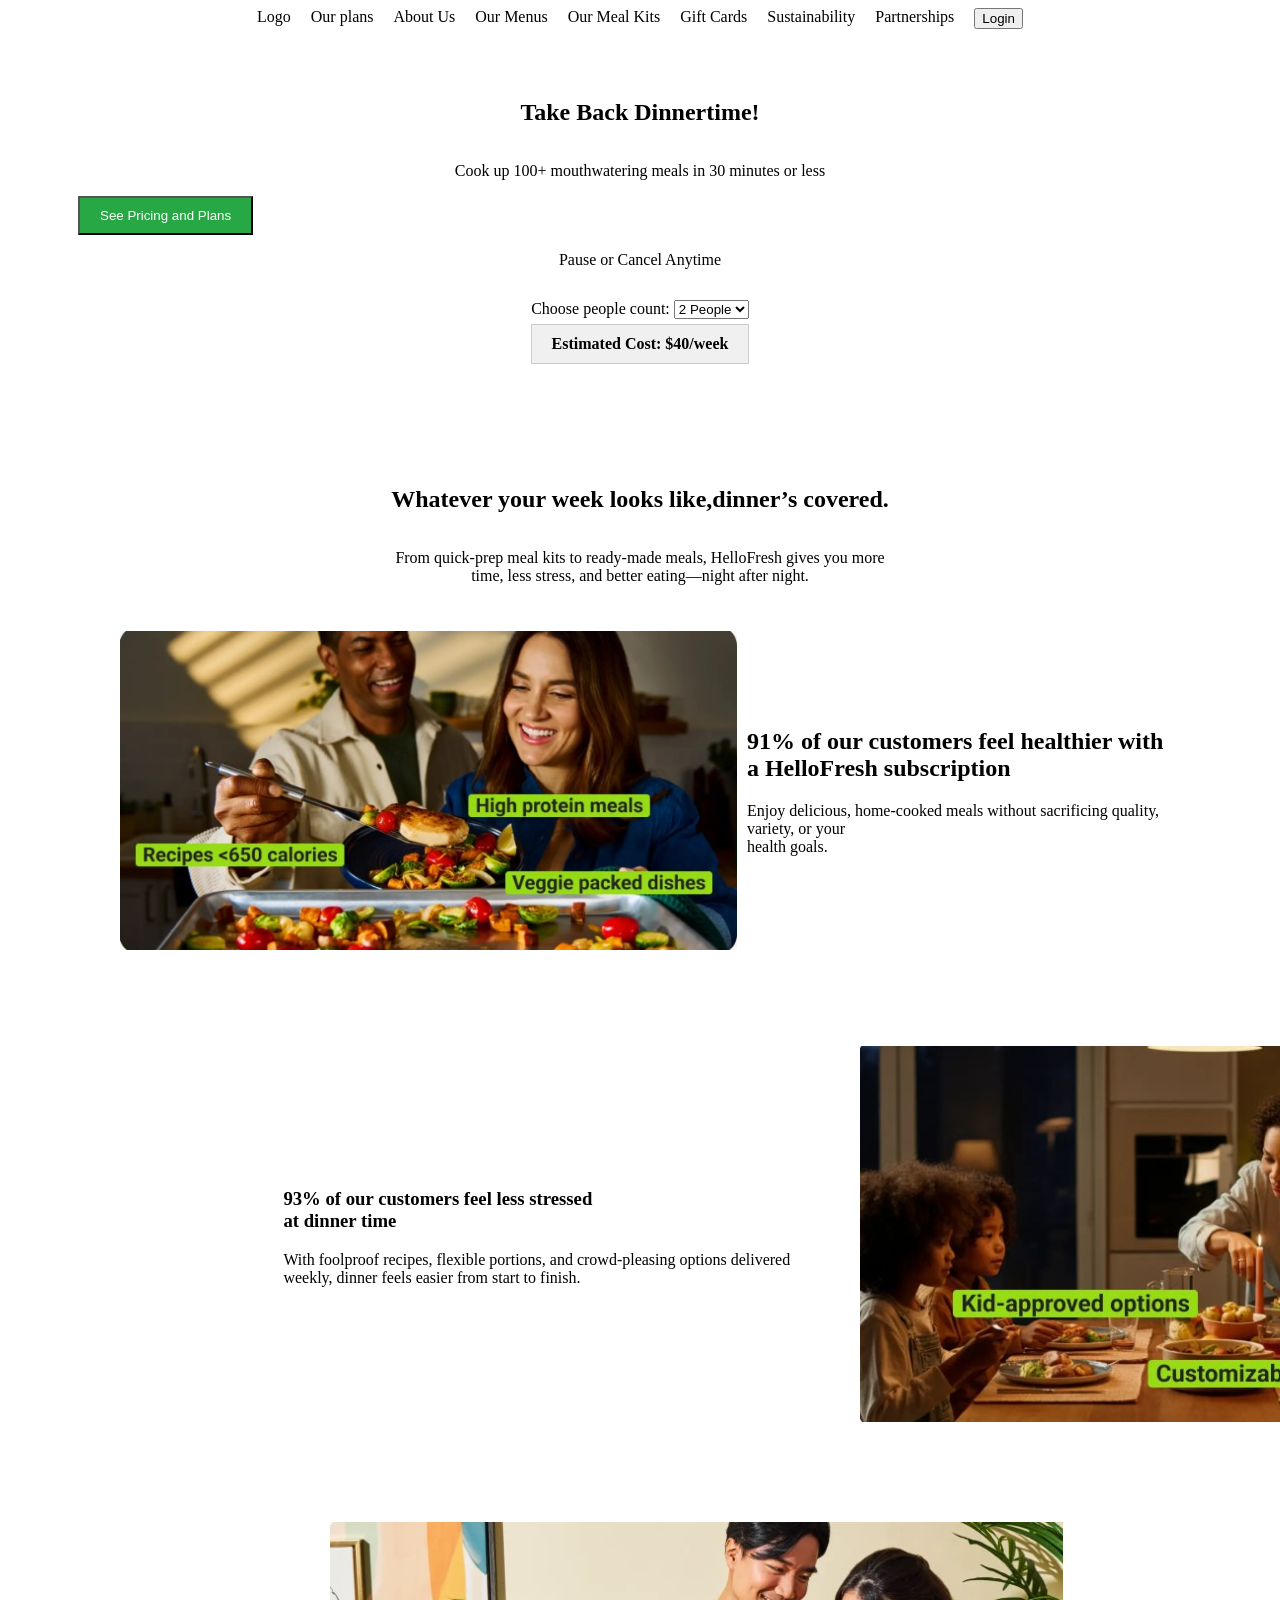
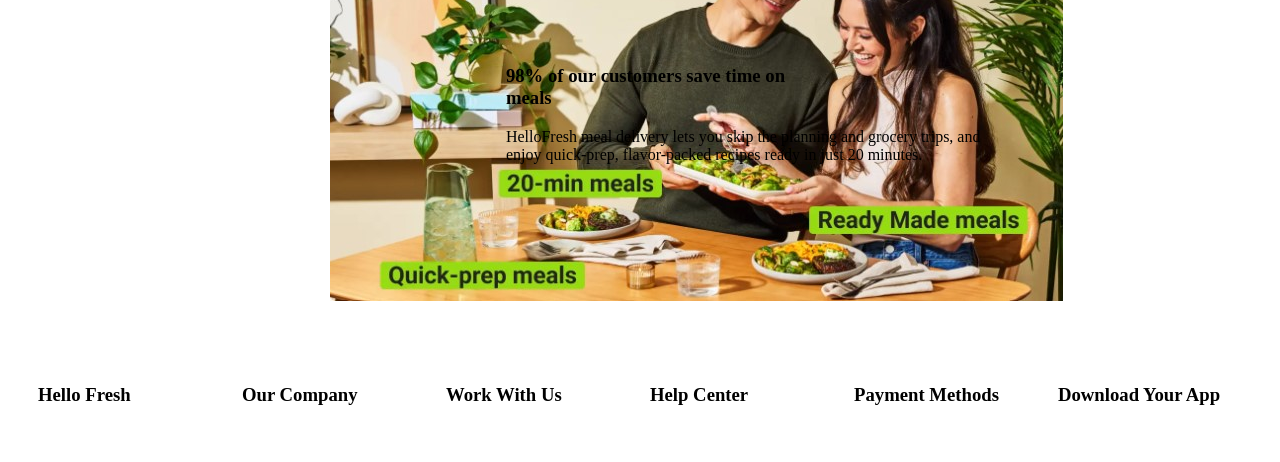
==== midterm/index.html @ aeb069b8 "midterm: baseline copy" ====
<!DOCTYPE html>
<html lang="en">
<head>
    <meta charset="UTF-8">
    <meta name="viewport" content="width=device-width, initial-scale=1.0">
    <title>Document</title>

<style>
    #head{
    display: flex;
    justify-content: center;
    gap: 20px;
    spacing: 20px;
    
    }

    .banner {
    display: flex;
    flex-direction: column; 
    align-items: center;
    text-align: center;
    padding: 50px;
    }

    #button-pricing {
    background-color: #28a745;
    align-self:start;
    color: white;
    padding: 10px 20px;
    margin-left: 20px;
    }

    .middle-text{
        display: flex;
        max-width: 500px;
        flex-direction: column;
        margin: 0 auto;
        text-align: center;
    }

    .picture-text-1{
        display:flex;
        justify-content: center;
        align-items: center;
        max-width: 1100px;
        margin: 0 auto;
        gap:20px;

    }

    #picture-1 img {
        padding: 30px;
        width:100%;
        height: auto;
        border-radius:30px;
        display:block;
    }

     #text-1{
        padding: 20px;
        width: 50%;
        
    }

    .picture-text-2{
        display:flex;
        justify-content: center;
        align-items: center;
        gap:20px;
    }

    .picture-text-2 #picture-2 {
        padding: 30px;
        width:10%;
        height: auto;
        order:2;
        border-radius:30px;
    }

    .picture-text-2 #text-2{
        padding: 20px;
        order:1;
    }



    .picture-text-3{
        display : flex;
        justify-content: center;
        align-items: center;
        gap:20px;
    }

    .picture-text-3 #picture-3{
        padding: 30px;
        width:10%;
        height: auto;
        border-radius: 30px;
    }

    .footer{
        display: grid;
        grid-template-columns: repeat(6,1fr);
        gap: 20px;
        padding:30px;
    }



    





</style>


</head>

<body>
    <header id = "head">
        <nav>Logo</nav>
        <nav>Our plans</nav>
        <nav>About Us</nav>
        <nav>Our Menus</nav>
        <nav>Our Meal Kits</nav>
        <nav>Gift Cards</nav>
        <nav>Sustainability</nav>
        <nav>Partnerships</nav>
        <nav><button>Login</button></nav>
        
    </header>


    <main>
        <section class = "banner">
            <h1>Take Back Dinnertime!</h1>
            <p>Cook up 100+ mouthwatering meals in 30 minutes or less</p>
            <button id="button-pricing">See Pricing and Plans</button>
            <p>Pause or Cancel Anytime</p>

        <div style="margin-top: 15px;">
               <label for="people-select">Choose people count: </label>
            <select id="people-select">
              <option value="2">2 People</option>
              <option value="4">4 People</option>
            </select>
            <p id="calculated-price" style="font-weight: bold; margin-top: 5px; padding:10px; background-color: #f0f0f0; border: 1px solid #ccc;">Estimated Cost: $40/week</p>
        </div>




        </section>
        <br>
        <br>

        <section class=" middle-text">
            <h2>Whatever your week looks like,dinner’s covered.</h2>
            <p>From quick-prep meal kits to ready-made meals, HelloFresh gives you more time, less stress, and better eating—night after night.</p>
        </section>

        <section class ="picture-text-1">

            <div id = "picture-1">
                <img src = "image_1.jpg" alt = "image_1">
            </div>

            <div id="text-1">
                <h2>91% of our customers feel healthier with <br> a HelloFresh subscription</h2>
                <p>Enjoy delicious, home-cooked meals without sacrificing quality, variety, or your <br> health goals.</p>
            </div>

        </section>

        <br>
        <br>

        <section class = "picture-text-2">
            <div id = "picture-2">
                <img src = "image_2.jpg" alt ="image_2">
            </div>

           <div id = "text-2">
            <h3>93% of our customers feel less stressed <br> at dinner time</h3>
            <p>With foolproof recipes, flexible portions, and crowd-pleasing options delivered <br>weekly, dinner feels easier from start to finish.</p>
            
           </div> 
        </section>


        <br>
        <br>


        <section class ="picture-text-3">

            <div id = "picture-3">
              <img src = "image_3.jpg" alt = "image_3">

            </div>

            <div id = "text-3">
            <h3>98% of our customers save time on <br> meals</h3>
            <p>HelloFresh meal delivery lets you skip the planning and grocery trips, and <br> enjoy quick-prep, flavor-packed recipes ready in just 20 minutes. </p>
            </div>



        </section>
    </main>



<footer>
    <section class="footer">
        
            <h3>Hello Fresh</h3>
            <h3>Our Company</h3>
            <h3>Work With Us</h3>
            <h3>Help Center</h3>
            <h3>Payment Methods</h3>
            <h3>Download Your App</h3>
        
    </section>

</footer>




<script src="scrip.js"></script>
</body>
</html>
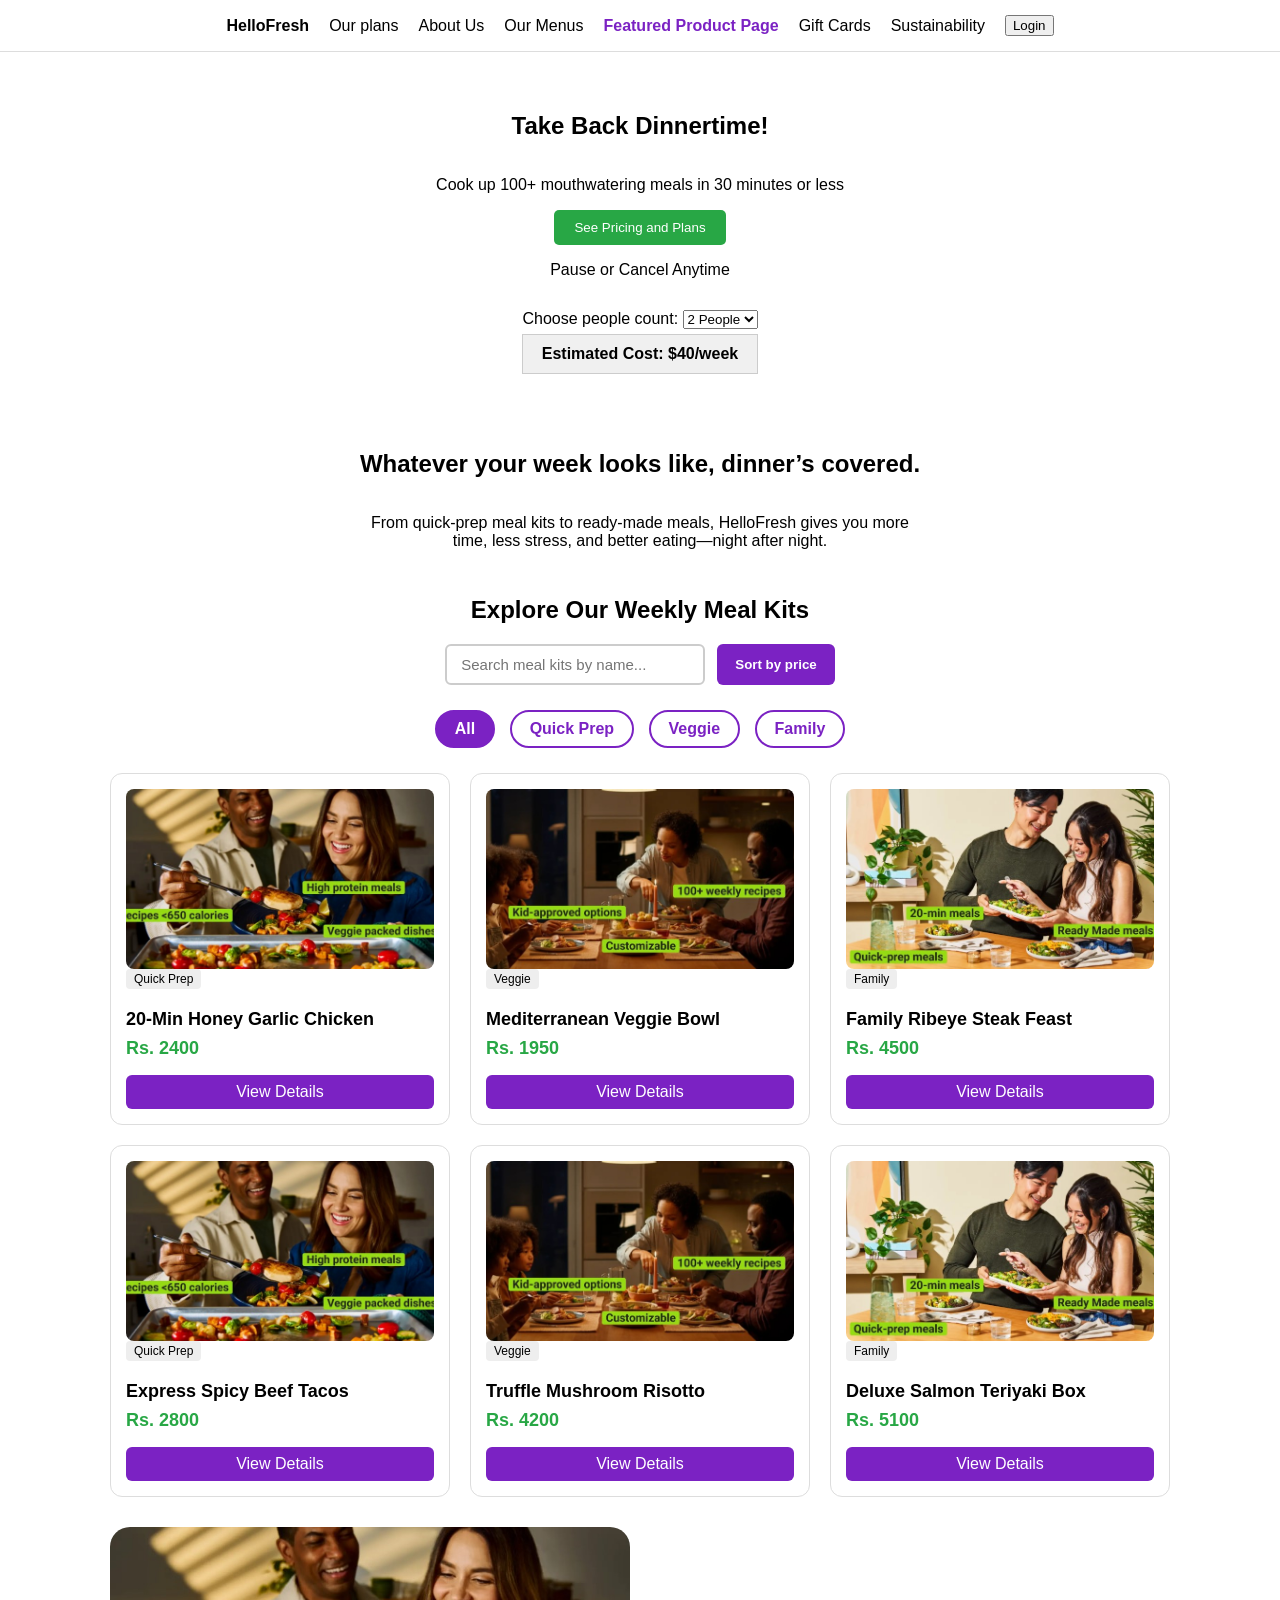
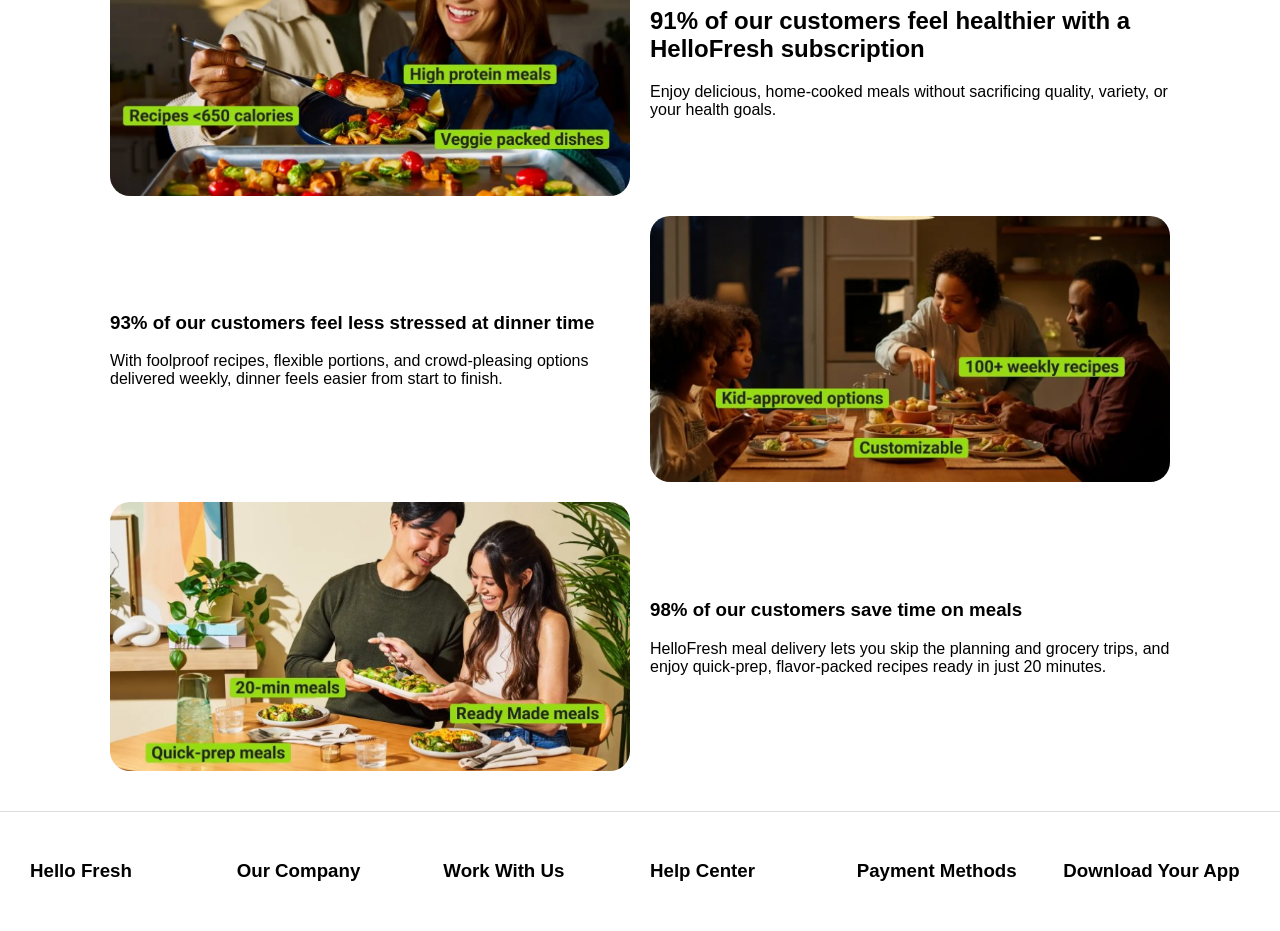
==== commit a82c09f6: "midterm: task 1 css category filter" ====
--- a/midterm/index.html
+++ b/midterm/index.html
@@ -3,233 +3,451 @@
 <head>
     <meta charset="UTF-8">
     <meta name="viewport" content="width=device-width, initial-scale=1.0">
-    <title>Document</title>
+    <title>HelloFresh - Meal Kits & Listing</title>
 
 <style>
-    #head{
-    display: flex;
-    justify-content: center;
-    gap: 20px;
-    spacing: 20px;
-    
+    :root {
+        /* Personal Numbers for FA24-BCS-139: N = 39, BP = 639px, H = 273, K = 3 */
+        --accent: hsl(273, 70%, 45%);
+    }
+
+    * {
+        box-sizing: border-box;
+    }
+
+    body {
+        font-family: Arial, sans-serif;
+        margin: 0;
+        padding: 0;
+    }
+
+    /* --- YOUR EXISTING STYLES --- */
+    #head {
+        display: flex;
+        flex-wrap: wrap;
+        justify-content: center;
+        align-items: center;
+        gap: 20px;
+        padding: 15px;
+        border-bottom: 1px solid #ddd;
+    }
+
+    #head a {
+        text-decoration: none;
+        color: var(--accent);
+        font-weight: bold;
     }
 
     .banner {
-    display: flex;
-    flex-direction: column; 
-    align-items: center;
-    text-align: center;
-    padding: 50px;
+        display: flex;
+        flex-direction: column; 
+        align-items: center;
+        text-align: center;
+        padding: 40px 20px;
     }
 
     #button-pricing {
-    background-color: #28a745;
-    align-self:start;
-    color: white;
-    padding: 10px 20px;
-    margin-left: 20px;
-    }
-
-    .middle-text{
-        display: flex;
-        max-width: 500px;
+        background-color: #28a745;
+        color: white;
+        padding: 10px 20px;
+        border: none;
+        border-radius: 5px;
+        cursor: pointer;
+    }
+
+    .middle-text {
+        display: flex;
+        max-width: 600px;
         flex-direction: column;
         margin: 0 auto;
         text-align: center;
-    }
-
-    .picture-text-1{
-        display:flex;
+        padding: 0 15px;
+    }
+
+    /* --- TASK 1 & TASK 3: PRODUCT LISTING, FILTER, SEARCH & SORT --- */
+    .shop-section {
+        max-width: 1100px;
+        margin: 30px auto;
+        padding: 0 20px;
+        text-align: center;
+    }
+
+    /* Search and Sort Bar (Task 3) */
+    .controls-bar {
+        display: flex;
+        flex-wrap: wrap;
+        justify-content: center;
+        gap: 12px;
+        margin-bottom: 20px;
+    }
+
+    #search-input {
+        padding: 10px 14px;
+        width: 260px;
+        border: 2px solid #ccc;
+        border-radius: 6px;
+        font-size: 15px;
+    }
+
+    #sort-price-btn {
+        padding: 10px 18px;
+        background-color: var(--accent);
+        color: white;
+        border: none;
+        border-radius: 6px;
+        font-weight: bold;
+        cursor: pointer;
+    }
+
+    /* Task 1: Hide actual radio circles visually so labels act as filter buttons */
+    .filter-radio {
+        display: none;
+    }
+
+    .filter-label {
+        display: inline-block;
+        padding: 8px 18px;
+        margin: 5px;
+        border: 2px solid var(--accent);
+        border-radius: 20px;
+        cursor: pointer;
+        font-weight: bold;
+        color: var(--accent);
+        background-color: white;
+    }
+
+    /* Task 1: Selected filter looks selected using Accent Color H = hsl(273, 70%, 45%) */
+    #cat-all:checked ~ .filter-bar label[for="cat-all"],
+    #cat-quick:checked ~ .filter-bar label[for="cat-quick"],
+    #cat-veggie:checked ~ .filter-bar label[for="cat-veggie"],
+    #cat-family:checked ~ .filter-bar label[for="cat-family"] {
+        background-color: var(--accent);
+        color: white;
+    }
+
+    /* Product Grid: Mobile first (1 column below BP = 639px) */
+    .product-grid {
+        display: grid;
+        grid-template-columns: 1fr;
+        gap: 20px;
+        margin-top: 20px;
+        text-align: left;
+    }
+
+    /* From BP = 639px and wider: 3 columns */
+    @media (min-width: 639px) {
+        .product-grid {
+            grid-template-columns: repeat(3, 1fr);
+        }
+    }
+
+    /* Task 1: CSS-ONLY CATEGORY FILTER using :checked and ~ sibling selector */
+    #cat-quick:checked ~ .product-grid .product-card:not(.cat-quick) {
+        display: none;
+    }
+    #cat-veggie:checked ~ .product-grid .product-card:not(.cat-veggie) {
+        display: none;
+    }
+    #cat-family:checked ~ .product-grid .product-card:not(.cat-family) {
+        display: none;
+    }
+
+    /* Task 3 helper class: hides cards that don't match search text */
+    .product-card.search-hidden {
+        display: none !important;
+    }
+
+    /* Product Card Styling */
+    .product-card {
+        border: 1px solid #ddd;
+        border-radius: 12px;
+        padding: 15px;
+        background: #fff;
+        position: relative;
+        display: flex;
+        flex-direction: column;
+        justify-content: space-between;
+    }
+
+    .product-card img {
+        width: 100%;
+        height: 180px;
+        object-fit: cover;
+        border-radius: 8px;
+    }
+
+    .product-title {
+        margin: 12px 0 6px 0;
+        font-size: 18px;
+    }
+
+    .cat-tag {
+        display: inline-block;
+        font-size: 12px;
+        background: #eee;
+        padding: 3px 8px;
+        border-radius: 4px;
+        margin-bottom: 8px;
+    }
+
+    .product-price {
+        font-size: 18px;
+        font-weight: bold;
+        color: #28a745;
+        margin: 8px 0;
+    }
+
+    .view-btn {
+        display: inline-block;
+        text-align: center;
+        background-color: var(--accent);
+        color: white;
+        text-decoration: none;
+        padding: 8px 12px;
+        border-radius: 6px;
+        margin-top: 8px;
+    }
+
+    /* Task 3: Premium Label for products > N * 100 (3900) */
+    .premium-badge {
+        position: absolute;
+        top: 25px;
+        right: 25px;
+        background-color: var(--accent);
+        color: white;
+        padding: 5px 10px;
+        border-radius: 6px;
+        font-size: 12px;
+        font-weight: bold;
+    }
+
+    #no-products-msg {
+        display: none;
+        font-size: 18px;
+        font-weight: bold;
+        color: #d90429;
+        padding: 30px;
+    }
+
+    /* --- YOUR EXISTING FEATURE ROWS (Responsive at BP = 639px) --- */
+    .picture-text-1, .picture-text-2, .picture-text-3 {
+        display: flex;
+        flex-direction: column;
         justify-content: center;
         align-items: center;
         max-width: 1100px;
-        margin: 0 auto;
-        gap:20px;
-
-    }
-
-    #picture-1 img {
+        margin: 20px auto;
+        gap: 20px;
+        padding: 0 20px;
+    }
+
+    #picture-1, #picture-2, #picture-3, #text-1, #text-2, #text-3 {
+        width: 100%;
+    }
+
+    #picture-1 img, #picture-2 img, #picture-3 img {
+        width: 100%;
+        height: auto;
+        border-radius: 20px;
+        display: block;
+    }
+
+    .footer {
+        display: grid;
+        grid-template-columns: repeat(2, 1fr);
+        gap: 20px;
         padding: 30px;
-        width:100%;
-        height: auto;
-        border-radius:30px;
-        display:block;
-    }
-
-     #text-1{
-        padding: 20px;
-        width: 50%;
-        
-    }
-
-    .picture-text-2{
-        display:flex;
-        justify-content: center;
-        align-items: center;
-        gap:20px;
-    }
-
-    .picture-text-2 #picture-2 {
-        padding: 30px;
-        width:10%;
-        height: auto;
-        order:2;
-        border-radius:30px;
-    }
-
-    .picture-text-2 #text-2{
-        padding: 20px;
-        order:1;
-    }
-
-
-
-    .picture-text-3{
-        display : flex;
-        justify-content: center;
-        align-items: center;
-        gap:20px;
-    }
-
-    .picture-text-3 #picture-3{
-        padding: 30px;
-        width:10%;
-        height: auto;
-        border-radius: 30px;
-    }
-
-    .footer{
-        display: grid;
-        grid-template-columns: repeat(6,1fr);
-        gap: 20px;
-        padding:30px;
-    }
-
-
-
-    
-
-
-
-
-
+        border-top: 1px solid #ddd;
+        margin-top: 40px;
+    }
+
+    @media (min-width: 639px) {
+        .picture-text-1, .picture-text-2, .picture-text-3 {
+            flex-direction: row;
+        }
+        #picture-1, #picture-2, #picture-3, #text-1, #text-2, #text-3 {
+            width: 50%;
+        }
+        .picture-text-2 #picture-2 { order: 2; }
+        .picture-text-2 #text-2 { order: 1; }
+        .footer {
+            grid-template-columns: repeat(6, 1fr);
+        }
+    }
 </style>
-
-
 </head>
 
 <body>
-    <header id = "head">
-        <nav>Logo</nav>
+    <header id="head">
+        <nav><strong>HelloFresh</strong></nav>
         <nav>Our plans</nav>
         <nav>About Us</nav>
         <nav>Our Menus</nav>
-        <nav>Our Meal Kits</nav>
+        <nav><a href="product.html">Featured Product Page</a></nav>
         <nav>Gift Cards</nav>
         <nav>Sustainability</nav>
-        <nav>Partnerships</nav>
         <nav><button>Login</button></nav>
-        
     </header>
 
-
     <main>
-        <section class = "banner">
+        <section class="banner">
             <h1>Take Back Dinnertime!</h1>
             <p>Cook up 100+ mouthwatering meals in 30 minutes or less</p>
             <button id="button-pricing">See Pricing and Plans</button>
             <p>Pause or Cancel Anytime</p>
 
-        <div style="margin-top: 15px;">
-               <label for="people-select">Choose people count: </label>
-            <select id="people-select">
-              <option value="2">2 People</option>
-              <option value="4">4 People</option>
-            </select>
-            <p id="calculated-price" style="font-weight: bold; margin-top: 5px; padding:10px; background-color: #f0f0f0; border: 1px solid #ccc;">Estimated Cost: $40/week</p>
-        </div>
-
-
-
-
-        </section>
-        <br>
-        <br>
-
-        <section class=" middle-text">
-            <h2>Whatever your week looks like,dinner’s covered.</h2>
+            <div style="margin-top: 15px;">
+                <label for="people-select">Choose people count: </label>
+                <select id="people-select">
+                    <option value="2">2 People</option>
+                    <option value="4">4 People</option>
+                </select>
+                <p id="calculated-price" style="font-weight: bold; margin-top: 5px; padding:10px; background-color: #f0f0f0; border: 1px solid #ccc;">Estimated Cost: $40/week</p>
+            </div>
+        </section>
+
+        <section class="middle-text">
+            <h2>Whatever your week looks like, dinner’s covered.</h2>
             <p>From quick-prep meal kits to ready-made meals, HelloFresh gives you more time, less stress, and better eating—night after night.</p>
         </section>
 
-        <section class ="picture-text-1">
-
-            <div id = "picture-1">
-                <img src = "image_1.jpg" alt = "image_1">
-            </div>
-
+        <!-- TASK 1 & TASK 3: PRODUCT LISTING SECTION -->
+        <section class="shop-section">
+            <h2>Explore Our Weekly Meal Kits</h2>
+
+            <!-- Task 3: Search Box and Price Sort Button -->
+            <div class="controls-bar">
+                <input type="text" id="search-input" placeholder="Search meal kits by name...">
+                <button type="button" id="sort-price-btn">Sort by price</button>
+            </div>
+
+            <!-- Task 1: K + 1 = 4 Radio Inputs (Must be direct siblings above .product-grid for ~ selector) -->
+            <input type="radio" name="category" id="cat-all" class="filter-radio" checked>
+            <input type="radio" name="category" id="cat-quick" class="filter-radio">
+            <input type="radio" name="category" id="cat-veggie" class="filter-radio">
+            <input type="radio" name="category" id="cat-family" class="filter-radio">
+
+            <!-- Visual Filter Buttons (Labels linked via for/id) -->
+            <div class="filter-bar">
+                <label for="cat-all" class="filter-label">All</label>
+                <label for="cat-quick" class="filter-label">Quick Prep</label>
+                <label for="cat-veggie" class="filter-label">Veggie</label>
+                <label for="cat-family" class="filter-label">Family</label>
+            </div>
+
+            <!-- Task 3: Shown when 0 cards match -->
+            <p id="no-products-msg">No products found</p>
+
+            <!-- Product Grid with 6 Existing Cards across K = 3 Categories -->
+            <!-- Note: N * 100 = 39 * 100 = 3900. Cards > 3900 get "Premium" label via JS -->
+            <div class="product-grid" id="product-grid">
+
+                <article class="product-card cat-quick">
+                    <img src="image_1.jpg" alt="Honey Garlic Chicken">
+                    <div>
+                        <span class="cat-tag">Quick Prep</span>
+                        <h3 class="product-title">20-Min Honey Garlic Chicken</h3>
+                        <p class="product-price">Rs. 2400</p>
+                    </div>
+                    <a href="product.html" class="view-btn">View Details</a>
+                </article>
+
+                <article class="product-card cat-veggie">
+                    <img src="image_2.jpg" alt="Mediterranean Veggie Bowl">
+                    <div>
+                        <span class="cat-tag">Veggie</span>
+                        <h3 class="product-title">Mediterranean Veggie Bowl</h3>
+                        <p class="product-price">Rs. 1950</p>
+                    </div>
+                    <a href="product.html" class="view-btn">View Details</a>
+                </article>
+
+                <article class="product-card cat-family">
+                    <img src="image_3.jpg" alt="Family Ribeye Steak Feast">
+                    <div>
+                        <span class="cat-tag">Family</span>
+                        <h3 class="product-title">Family Ribeye Steak Feast</h3>
+                        <p class="product-price">Rs. 4500</p>
+                    </div>
+                    <a href="product.html" class="view-btn">View Details</a>
+                </article>
+
+                <article class="product-card cat-quick">
+                    <img src="image_1.jpg" alt="Spicy Beef Tacos">
+                    <div>
+                        <span class="cat-tag">Quick Prep</span>
+                        <h3 class="product-title">Express Spicy Beef Tacos</h3>
+                        <p class="product-price">Rs. 2800</p>
+                    </div>
+                    <a href="product.html" class="view-btn">View Details</a>
+                </article>
+
+                <article class="product-card cat-veggie">
+                    <img src="image_2.jpg" alt="Truffle Mushroom Risotto">
+                    <div>
+                        <span class="cat-tag">Veggie</span>
+                        <h3 class="product-title">Truffle Mushroom Risotto</h3>
+                        <p class="product-price">Rs. 4200</p>
+                    </div>
+                    <a href="product.html" class="view-btn">View Details</a>
+                </article>
+
+                <article class="product-card cat-family">
+                    <img src="image_3.jpg" alt="Salmon Teriyaki Platter">
+                    <div>
+                        <span class="cat-tag">Family</span>
+                        <h3 class="product-title">Deluxe Salmon Teriyaki Box</h3>
+                        <p class="product-price">Rs. 5100</p>
+                    </div>
+                    <a href="product.html" class="view-btn">View Details</a>
+                </article>
+
+            </div>
+        </section>
+
+        <!-- YOUR EXISTING 3 PICTURE-TEXT SECTIONS -->
+        <section class="picture-text-1">
+            <div id="picture-1">
+                <img src="image_1.jpg" alt="image_1">
+            </div>
             <div id="text-1">
-                <h2>91% of our customers feel healthier with <br> a HelloFresh subscription</h2>
-                <p>Enjoy delicious, home-cooked meals without sacrificing quality, variety, or your <br> health goals.</p>
-            </div>
-
-        </section>
-
-        <br>
-        <br>
-
-        <section class = "picture-text-2">
-            <div id = "picture-2">
-                <img src = "image_2.jpg" alt ="image_2">
-            </div>
-
-           <div id = "text-2">
-            <h3>93% of our customers feel less stressed <br> at dinner time</h3>
-            <p>With foolproof recipes, flexible portions, and crowd-pleasing options delivered <br>weekly, dinner feels easier from start to finish.</p>
-            
-           </div> 
-        </section>
-
-
-        <br>
-        <br>
-
-
-        <section class ="picture-text-3">
-
-            <div id = "picture-3">
-              <img src = "image_3.jpg" alt = "image_3">
-
-            </div>
-
-            <div id = "text-3">
-            <h3>98% of our customers save time on <br> meals</h3>
-            <p>HelloFresh meal delivery lets you skip the planning and grocery trips, and <br> enjoy quick-prep, flavor-packed recipes ready in just 20 minutes. </p>
-            </div>
-
-
-
+                <h2>91% of our customers feel healthier with a HelloFresh subscription</h2>
+                <p>Enjoy delicious, home-cooked meals without sacrificing quality, variety, or your health goals.</p>
+            </div>
+        </section>
+
+        <section class="picture-text-2">
+            <div id="picture-2">
+                <img src="image_2.jpg" alt="image_2">
+            </div>
+            <div id="text-2">
+                <h3>93% of our customers feel less stressed at dinner time</h3>
+                <p>With foolproof recipes, flexible portions, and crowd-pleasing options delivered weekly, dinner feels easier from start to finish.</p>
+            </div> 
+        </section>
+
+        <section class="picture-text-3">
+            <div id="picture-3">
+                <img src="image_3.jpg" alt="image_3">
+            </div>
+            <div id="text-3">
+                <h3>98% of our customers save time on meals</h3>
+                <p>HelloFresh meal delivery lets you skip the planning and grocery trips, and enjoy quick-prep, flavor-packed recipes ready in just 20 minutes.</p>
+            </div>
         </section>
     </main>
 
-
-
-<footer>
-    <section class="footer">
-        
+    <footer>
+        <section class="footer">
             <h3>Hello Fresh</h3>
             <h3>Our Company</h3>
             <h3>Work With Us</h3>
             <h3>Help Center</h3>
             <h3>Payment Methods</h3>
             <h3>Download Your App</h3>
-        
-    </section>
-
-</footer>
-
-
-
-
-<script src="scrip.js"></script>
+        </section>
+    </footer>
+
+    <script src="script.js"></script>
 </body>
 </html>
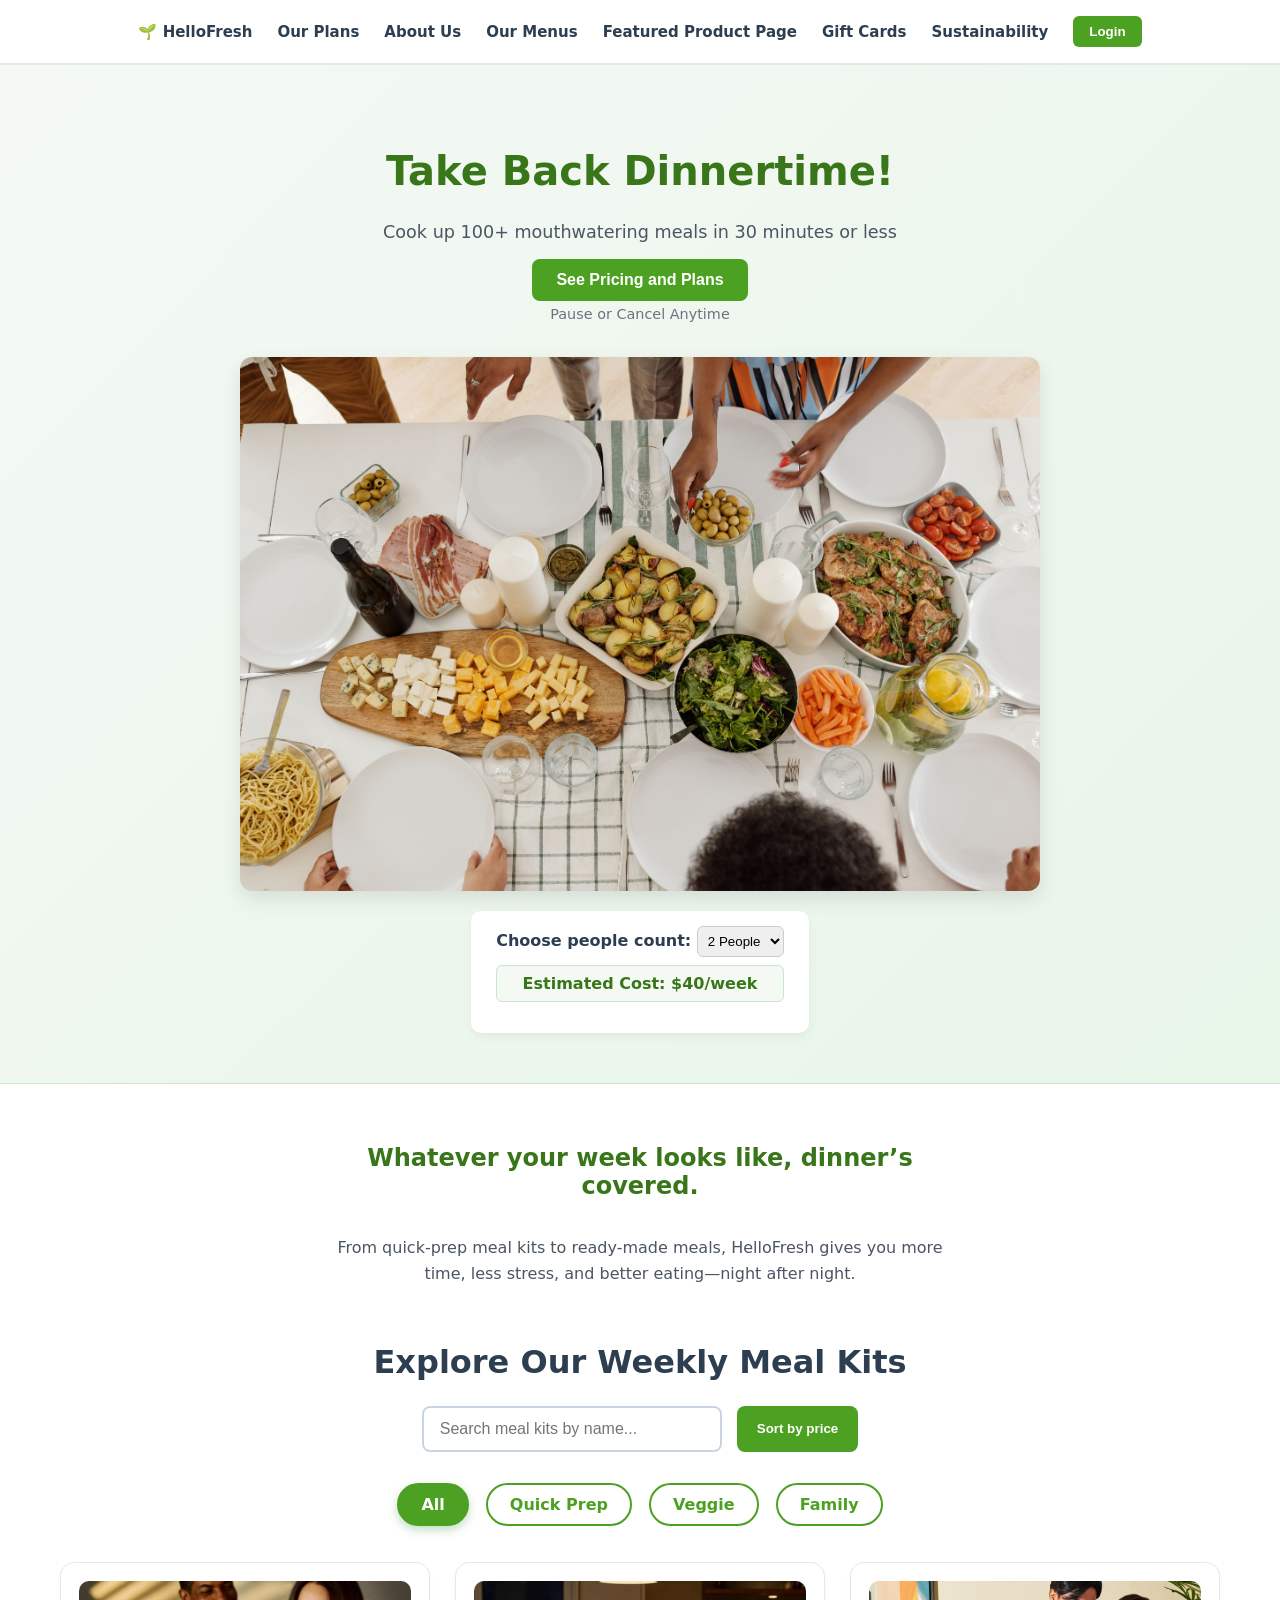
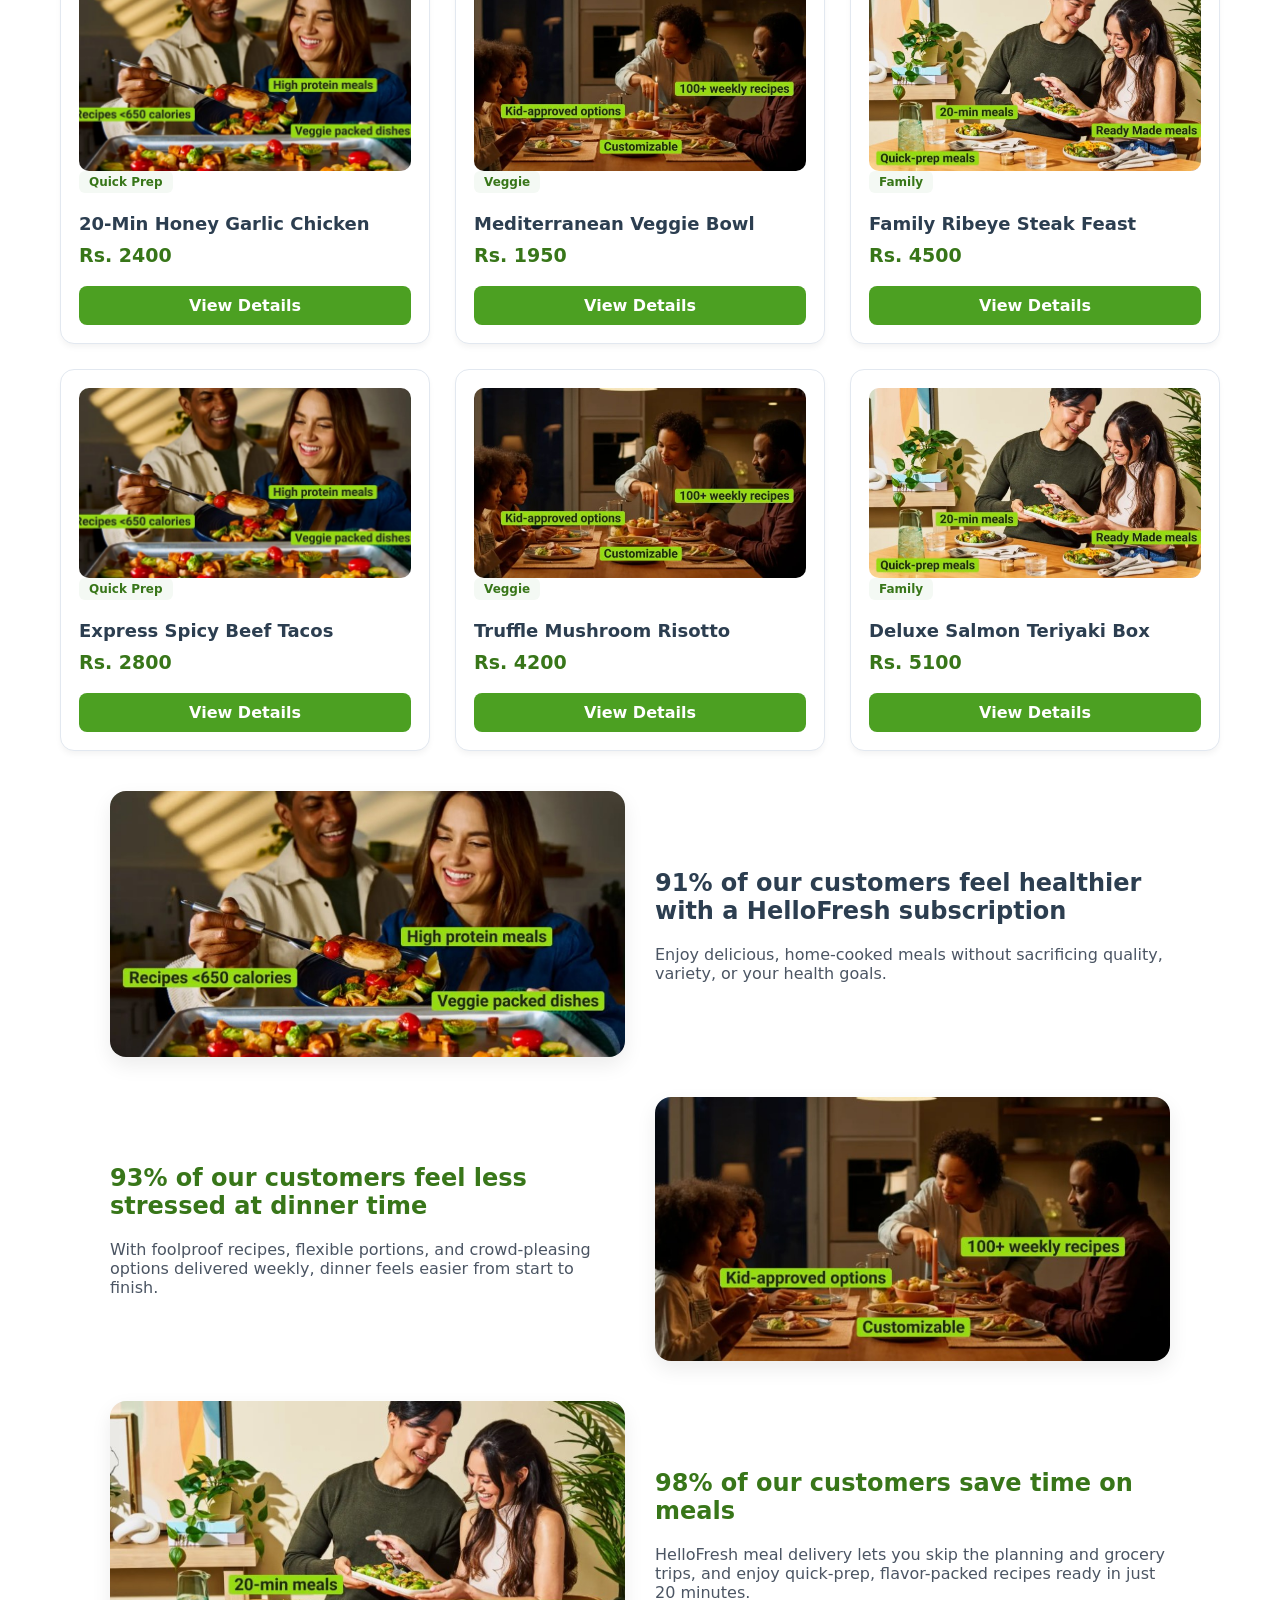
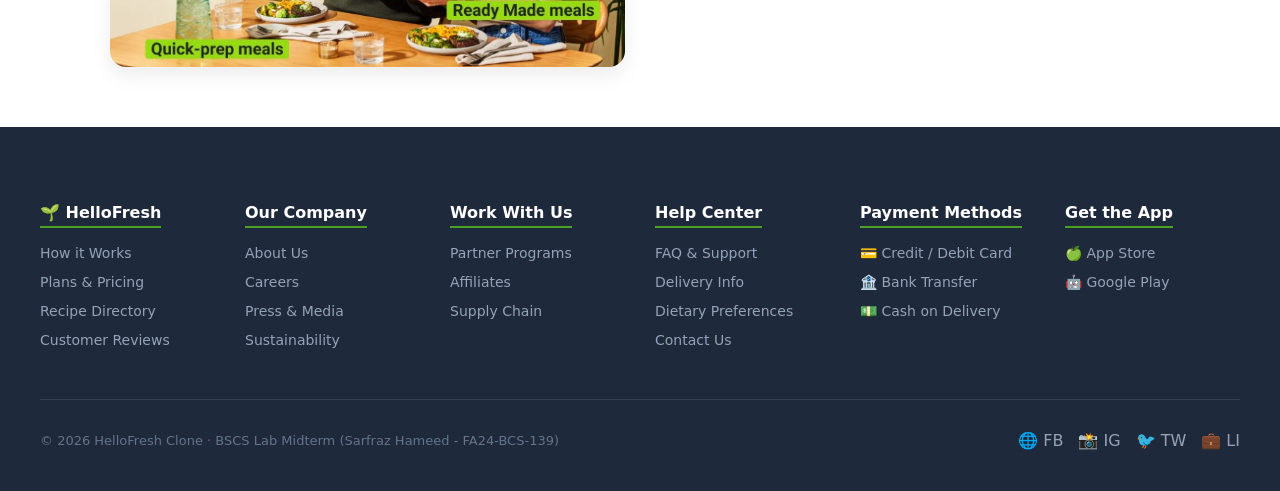
==== commit a29409be: "midterm: final code with professional green theme, footer, and PDF" ====
--- a/midterm/index.html
+++ b/midterm/index.html
@@ -3,12 +3,15 @@
 <head>
     <meta charset="UTF-8">
     <meta name="viewport" content="width=device-width, initial-scale=1.0">
-    <title>HelloFresh - Meal Kits & Listing</title>
+    <title>HelloFresh - Fresh Meal Kits</title>
 
 <style>
     :root {
-        /* Personal Numbers for FA24-BCS-139: N = 39, BP = 639px, H = 273, K = 3 */
-        --accent: hsl(273, 70%, 45%);
+        /* Professional Eco-Green Brand Theme (H = 100 green accent) */
+        --brand-green: hsl(100, 65%, 38%);
+        --brand-green-dark: hsl(100, 65%, 28%);
+        --bg-light: #f4f9f4;
+        --text-dark: #2c3e50;
     }
 
     * {
@@ -16,228 +19,303 @@
     }
 
     body {
-        font-family: Arial, sans-serif;
+        font-family: system-ui, -apple-system, sans-serif;
         margin: 0;
         padding: 0;
-    }
-
-    /* --- YOUR EXISTING STYLES --- */
+        color: var(--text-dark);
+        background-color: #fff;
+    }
+
+    /* --- PROFESSIONAL NAVBAR --- */
     #head {
         display: flex;
         flex-wrap: wrap;
         justify-content: center;
         align-items: center;
-        gap: 20px;
-        padding: 15px;
-        border-bottom: 1px solid #ddd;
-    }
-
-    #head a {
+        gap: 25px;
+        padding: 16px 20px;
+        background-color: #ffffff;
+        border-bottom: 2px solid #e2e8f0;
+        position: sticky;
+        top: 0;
+        z-index: 1000;
+    }
+
+    #head a, #head nav {
         text-decoration: none;
-        color: var(--accent);
-        font-weight: bold;
-    }
-
+        color: var(--text-dark);
+        font-weight: 600;
+        font-size: 15px;
+    }
+
+    #head a:hover {
+        color: var(--brand-green);
+    }
+
+    /* --- BANNER SECTION WITH GREEN ACCENT --- */
     .banner {
         display: flex;
         flex-direction: column; 
         align-items: center;
         text-align: center;
-        padding: 40px 20px;
+        padding: 50px 20px;
+        background: linear-gradient(135deg, var(--bg-light) 0%, #e8f5e9 100%);
+        border-bottom: 1px solid #c8e6c9;
+        .banner {
+    /* 1. Set the background image and make sure it doesn't repeat */
+        background-image: url('hellofresh.jpg'); /* Change to your actual image filename */
+        background-repeat: no-repeat;
+    
+    /* 2. Cover the entire section */
+        background-size: cover;
+    
+    /* 3. Center the image inside the box */
+        background-position: center;
+    
+    /* Optional: Add a dark or green overlay tint if your text is hard to read over the image */
+    /* background-blend-mode: overlay; */
+    /* background-color: rgba(0, 0, 0, 0.4); */
+}
+    }
+
+    .banner h1 {
+        font-size: 2.5rem;
+        margin-bottom: 10px;
+        color: var(--brand-green-dark);
     }
 
     #button-pricing {
-        background-color: #28a745;
+        background-color: var(--brand-green);
         color: white;
-        padding: 10px 20px;
+        padding: 12px 24px;
         border: none;
-        border-radius: 5px;
+        border-radius: 8px;
+        font-weight: bold;
+        font-size: 16px;
         cursor: pointer;
+        transition: background 0.2s;
+    }
+
+    #button-pricing:hover {
+        background-color: var(--brand-green-dark);
     }
 
     .middle-text {
         display: flex;
-        max-width: 600px;
+        max-width: 650px;
         flex-direction: column;
-        margin: 0 auto;
+        margin: 40px auto;
         text-align: center;
-        padding: 0 15px;
-    }
-
-    /* --- TASK 1 & TASK 3: PRODUCT LISTING, FILTER, SEARCH & SORT --- */
+        padding: 0 20px;
+    }
+
+    .middle-text h2 {
+        color: var(--brand-green-dark);
+    }
+
+    /* --- SHOP SECTION & CONTROLS --- */
     .shop-section {
-        max-width: 1100px;
-        margin: 30px auto;
+        max-width: 1200px;
+        margin: 40px auto;
         padding: 0 20px;
         text-align: center;
     }
 
-    /* Search and Sort Bar (Task 3) */
+    .shop-section h2 {
+        font-size: 2rem;
+        margin-bottom: 25px;
+    }
+
     .controls-bar {
         display: flex;
         flex-wrap: wrap;
         justify-content: center;
-        gap: 12px;
-        margin-bottom: 20px;
+        gap: 15px;
+        margin-bottom: 25px;
     }
 
     #search-input {
-        padding: 10px 14px;
-        width: 260px;
-        border: 2px solid #ccc;
-        border-radius: 6px;
-        font-size: 15px;
+        padding: 12px 16px;
+        width: 300px;
+        border: 2px solid #cbd5e1;
+        border-radius: 8px;
+        font-size: 16px;
+        outline: none;
+    }
+
+    #search-input:focus {
+        border-color: var(--brand-green);
     }
 
     #sort-price-btn {
-        padding: 10px 18px;
-        background-color: var(--accent);
+        padding: 12px 20px;
+        background-color: var(--brand-green);
         color: white;
         border: none;
-        border-radius: 6px;
+        border-radius: 8px;
         font-weight: bold;
         cursor: pointer;
     }
 
-    /* Task 1: Hide actual radio circles visually so labels act as filter buttons */
+    #sort-price-btn:hover {
+        background-color: var(--brand-green-dark);
+    }
+
+    /* --- TASK 1: CSS CATEGORY FILTER --- */
     .filter-radio {
         display: none;
     }
 
     .filter-label {
         display: inline-block;
-        padding: 8px 18px;
-        margin: 5px;
-        border: 2px solid var(--accent);
-        border-radius: 20px;
+        padding: 10px 22px;
+        margin: 6px;
+        border: 2px solid var(--brand-green);
+        border-radius: 30px;
         cursor: pointer;
-        font-weight: bold;
-        color: var(--accent);
+        font-weight: 600;
+        color: var(--brand-green);
         background-color: white;
-    }
-
-    /* Task 1: Selected filter looks selected using Accent Color H = hsl(273, 70%, 45%) */
+        transition: all 0.2s;
+    }
+
+    .filter-label:hover {
+        background-color: var(--bg-light);
+    }
+
+    /* Active State for Radio Filter Buttons */
     #cat-all:checked ~ .filter-bar label[for="cat-all"],
     #cat-quick:checked ~ .filter-bar label[for="cat-quick"],
     #cat-veggie:checked ~ .filter-bar label[for="cat-veggie"],
     #cat-family:checked ~ .filter-bar label[for="cat-family"] {
-        background-color: var(--accent);
+        background-color: var(--brand-green);
         color: white;
-    }
-
-    /* Product Grid: Mobile first (1 column below BP = 639px) */
+        box-shadow: 0 4px 10px rgba(56, 142, 60, 0.3);
+    }
+
+    /* Product Grid Layout */
     .product-grid {
         display: grid;
         grid-template-columns: 1fr;
-        gap: 20px;
-        margin-top: 20px;
+        gap: 25px;
+        margin-top: 30px;
         text-align: left;
     }
 
-    /* From BP = 639px and wider: 3 columns */
     @media (min-width: 639px) {
         .product-grid {
             grid-template-columns: repeat(3, 1fr);
         }
     }
 
-    /* Task 1: CSS-ONLY CATEGORY FILTER using :checked and ~ sibling selector */
-    #cat-quick:checked ~ .product-grid .product-card:not(.cat-quick) {
-        display: none;
-    }
-    #cat-veggie:checked ~ .product-grid .product-card:not(.cat-veggie) {
-        display: none;
-    }
+    /* Task 1 Filtering Rule: Hides non-matching cards without layout gaps */
+    #cat-quick:checked ~ .product-grid .product-card:not(.cat-quick),
+    #cat-veggie:checked ~ .product-grid .product-card:not(.cat-veggie),
     #cat-family:checked ~ .product-grid .product-card:not(.cat-family) {
         display: none;
     }
 
-    /* Task 3 helper class: hides cards that don't match search text */
     .product-card.search-hidden {
         display: none !important;
     }
 
-    /* Product Card Styling */
+    /* Professional Card Styling */
     .product-card {
-        border: 1px solid #ddd;
-        border-radius: 12px;
-        padding: 15px;
+        border: 1px solid #e2e8f0;
+        border-radius: 14px;
+        padding: 18px;
         background: #fff;
         position: relative;
         display: flex;
         flex-direction: column;
         justify-content: space-between;
+        box-shadow: 0 4px 6px -1px rgba(0, 0, 0, 0.05);
+        transition: transform 0.2s, box-shadow 0.2s;
+    }
+
+    .product-card:hover {
+        transform: translateY(-4px);
+        box-shadow: 0 10px 15px -3px rgba(0, 0, 0, 0.1);
     }
 
     .product-card img {
         width: 100%;
-        height: 180px;
+        height: 190px;
         object-fit: cover;
-        border-radius: 8px;
+        border-radius: 10px;
     }
 
     .product-title {
-        margin: 12px 0 6px 0;
+        margin: 14px 0 6px 0;
         font-size: 18px;
+        font-weight: 700;
     }
 
     .cat-tag {
         display: inline-block;
         font-size: 12px;
-        background: #eee;
-        padding: 3px 8px;
-        border-radius: 4px;
-        margin-bottom: 8px;
+        background: var(--bg-light);
+        color: var(--brand-green-dark);
+        padding: 4px 10px;
+        border-radius: 6px;
+        font-weight: 600;
+        margin-bottom: 6px;
     }
 
     .product-price {
-        font-size: 18px;
-        font-weight: bold;
-        color: #28a745;
-        margin: 8px 0;
+        font-size: 19px;
+        font-weight: 800;
+        color: var(--brand-green-dark);
+        margin: 10px 0;
     }
 
     .view-btn {
-        display: inline-block;
+        display: block;
         text-align: center;
-        background-color: var(--accent);
+        background-color: var(--brand-green);
         color: white;
         text-decoration: none;
-        padding: 8px 12px;
-        border-radius: 6px;
-        margin-top: 8px;
-    }
-
-    /* Task 3: Premium Label for products > N * 100 (3900) */
+        padding: 10px;
+        border-radius: 8px;
+        font-weight: 600;
+        margin-top: 10px;
+    }
+
+    .view-btn:hover {
+        background-color: var(--brand-green-dark);
+    }
+
+    /* Premium Badge */
     .premium-badge {
         position: absolute;
-        top: 25px;
-        right: 25px;
-        background-color: var(--accent);
+        top: 28px;
+        right: 28px;
+        background-color: #d97706;
         color: white;
-        padding: 5px 10px;
+        padding: 5px 12px;
         border-radius: 6px;
         font-size: 12px;
         font-weight: bold;
+        box-shadow: 0 2px 4px rgba(0,0,0,0.2);
     }
 
     #no-products-msg {
         display: none;
         font-size: 18px;
         font-weight: bold;
-        color: #d90429;
-        padding: 30px;
-    }
-
-    /* --- YOUR EXISTING FEATURE ROWS (Responsive at BP = 639px) --- */
+        color: #dc2626;
+        padding: 40px;
+    }
+
+    /* --- FEATURE SECTIONS --- */
     .picture-text-1, .picture-text-2, .picture-text-3 {
         display: flex;
         flex-direction: column;
         justify-content: center;
         align-items: center;
         max-width: 1100px;
-        margin: 20px auto;
-        gap: 20px;
+        margin: 40px auto;
+        gap: 30px;
         padding: 0 20px;
     }
 
@@ -248,17 +326,84 @@
     #picture-1 img, #picture-2 img, #picture-3 img {
         width: 100%;
         height: auto;
-        border-radius: 20px;
+        border-radius: 16px;
+        box-shadow: 0 8px 20px rgba(0,0,0,0.08);
         display: block;
     }
 
+    /* --- PROFESSIONAL FOOTER WITH CSS GRID & ICONS --- */
     .footer {
+        background-color: #1e293b;
+        color: #cbd5e1;
+        padding: 60px 20px 30px 20px;
+        margin-top: 60px;
+    }
+
+    .footer-container {
+        max-width: 1200px;
+        margin: 0 auto;
         display: grid;
         grid-template-columns: repeat(2, 1fr);
-        gap: 20px;
-        padding: 30px;
-        border-top: 1px solid #ddd;
-        margin-top: 40px;
+        gap: 30px;
+    }
+
+    .footer-col h3 {
+        color: #ffffff;
+        font-size: 16px;
+        margin-bottom: 15px;
+        font-weight: 700;
+        border-bottom: 2px solid var(--brand-green);
+        display: inline-block;
+        padding-bottom: 4px;
+    }
+
+    .footer-col ul {
+        list-style: none;
+        padding: 0;
+        margin: 0;
+    }
+
+    .footer-col ul li {
+        margin-bottom: 10px;
+    }
+
+    .footer-col ul li a {
+        color: #94a3b8;
+        text-decoration: none;
+        transition: color 0.2s;
+        font-size: 14px;
+    }
+
+    .footer-col ul li a:hover {
+        color: #ffffff;
+    }
+
+    .footer-bottom {
+        max-width: 1200px;
+        margin: 40px auto 0 auto;
+        padding-top: 20px;
+        border-top: 1px solid #334155;
+        display: flex;
+        flex-wrap: wrap;
+        justify-content: space-between;
+        align-items: center;
+        color: #64748b;
+        font-size: 13px;
+    }
+
+    .social-icons {
+        display: flex;
+        gap: 15px;
+    }
+
+    .social-icons a {
+        color: #94a3b8;
+        text-decoration: none;
+        font-size: 16px;
+    }
+
+    .social-icons a:hover {
+        color: var(--brand-green);
     }
 
     @media (min-width: 639px) {
@@ -270,7 +415,8 @@
         }
         .picture-text-2 #picture-2 { order: 2; }
         .picture-text-2 #text-2 { order: 1; }
-        .footer {
+
+        .footer-container {
             grid-template-columns: repeat(6, 1fr);
         }
     }
@@ -279,36 +425,36 @@
 
 <body>
     <header id="head">
-        <nav><strong>HelloFresh</strong></nav>
-        <nav>Our plans</nav>
+        <nav><strong>🌱 HelloFresh</strong></nav>
+        <nav>Our Plans</nav>
         <nav>About Us</nav>
         <nav>Our Menus</nav>
         <nav><a href="product.html">Featured Product Page</a></nav>
         <nav>Gift Cards</nav>
         <nav>Sustainability</nav>
-        <nav><button>Login</button></nav>
+        <nav><button style="background:var(--brand-green); color:#fff; border:none; padding:8px 16px; border-radius:6px; font-weight:bold; cursor:pointer;">Login</button></nav>
     </header>
 
     <main>
         <section class="banner">
             <h1>Take Back Dinnertime!</h1>
-            <p>Cook up 100+ mouthwatering meals in 30 minutes or less</p>
+            <p style="font-size: 1.1rem; color: #4b5563;">Cook up 100+ mouthwatering meals in 30 minutes or less</p>
             <button id="button-pricing">See Pricing and Plans</button>
-            <p>Pause or Cancel Anytime</p>
-
-            <div style="margin-top: 15px;">
-                <label for="people-select">Choose people count: </label>
-                <select id="people-select">
+            <p style="font-size: 0.9rem; color: #6b7280; margin-top: 5px;">Pause or Cancel Anytime</p>
+            <img src="hellofresh.jpg" alt="HelloFresh Banner" style="width: 100%; max-width: 800px; margin-top: 20px; border-radius: 12px; box-shadow: 0 8px 20px rgba(0,0,0,0.1);">
+            <div style="margin-top: 20px; background: #fff; padding: 15px 25px; border-radius: 10px; box-shadow: 0 4px 10px rgba(0,0,0,0.05);">
+                <label for="people-select" style="font-weight: 600;">Choose people count: </label>
+                <select id="people-select" style="padding: 6px; border-radius: 6px; border: 1px solid #ccc;">
                     <option value="2">2 People</option>
                     <option value="4">4 People</option>
                 </select>
-                <p id="calculated-price" style="font-weight: bold; margin-top: 5px; padding:10px; background-color: #f0f0f0; border: 1px solid #ccc;">Estimated Cost: $40/week</p>
+                <p id="calculated-price" style="font-weight: bold; margin-top: 8px; padding: 8px; background-color: var(--bg-light); border: 1px solid #c8e6c9; border-radius: 6px; color: var(--brand-green-dark);">Estimated Cost: $40/week</p>
             </div>
         </section>
 
         <section class="middle-text">
             <h2>Whatever your week looks like, dinner’s covered.</h2>
-            <p>From quick-prep meal kits to ready-made meals, HelloFresh gives you more time, less stress, and better eating—night after night.</p>
+            <p style="color: #4b5563; line-height: 1.6;">From quick-prep meal kits to ready-made meals, HelloFresh gives you more time, less stress, and better eating—night after night.</p>
         </section>
 
         <!-- TASK 1 & TASK 3: PRODUCT LISTING SECTION -->
@@ -321,13 +467,13 @@
                 <button type="button" id="sort-price-btn">Sort by price</button>
             </div>
 
-            <!-- Task 1: K + 1 = 4 Radio Inputs (Must be direct siblings above .product-grid for ~ selector) -->
+            <!-- Task 1: 4 Radio Inputs -->
             <input type="radio" name="category" id="cat-all" class="filter-radio" checked>
             <input type="radio" name="category" id="cat-quick" class="filter-radio">
             <input type="radio" name="category" id="cat-veggie" class="filter-radio">
             <input type="radio" name="category" id="cat-family" class="filter-radio">
 
-            <!-- Visual Filter Buttons (Labels linked via for/id) -->
+            <!-- Visual Filter Buttons -->
             <div class="filter-bar">
                 <label for="cat-all" class="filter-label">All</label>
                 <label for="cat-quick" class="filter-label">Quick Prep</label>
@@ -335,11 +481,9 @@
                 <label for="cat-family" class="filter-label">Family</label>
             </div>
 
-            <!-- Task 3: Shown when 0 cards match -->
             <p id="no-products-msg">No products found</p>
 
-            <!-- Product Grid with 6 Existing Cards across K = 3 Categories -->
-            <!-- Note: N * 100 = 39 * 100 = 3900. Cards > 3900 get "Premium" label via JS -->
+            <!-- Product Grid -->
             <div class="product-grid" id="product-grid">
 
                 <article class="product-card cat-quick">
@@ -405,14 +549,14 @@
             </div>
         </section>
 
-        <!-- YOUR EXISTING 3 PICTURE-TEXT SECTIONS -->
+        <!-- FEATURE SECTIONS -->
         <section class="picture-text-1">
             <div id="picture-1">
                 <img src="image_1.jpg" alt="image_1">
             </div>
             <div id="text-1">
                 <h2>91% of our customers feel healthier with a HelloFresh subscription</h2>
-                <p>Enjoy delicious, home-cooked meals without sacrificing quality, variety, or your health goals.</p>
+                <p style="color: #4b5563;">Enjoy delicious, home-cooked meals without sacrificing quality, variety, or your health goals.</p>
             </div>
         </section>
 
@@ -421,8 +565,8 @@
                 <img src="image_2.jpg" alt="image_2">
             </div>
             <div id="text-2">
-                <h3>93% of our customers feel less stressed at dinner time</h3>
-                <p>With foolproof recipes, flexible portions, and crowd-pleasing options delivered weekly, dinner feels easier from start to finish.</p>
+                <h2 style="color:var(--brand-green-dark);">93% of our customers feel less stressed at dinner time</h2>
+                <p style="color: #4b5563;">With foolproof recipes, flexible portions, and crowd-pleasing options delivered weekly, dinner feels easier from start to finish.</p>
             </div> 
         </section>
 
@@ -431,21 +575,76 @@
                 <img src="image_3.jpg" alt="image_3">
             </div>
             <div id="text-3">
-                <h3>98% of our customers save time on meals</h3>
-                <p>HelloFresh meal delivery lets you skip the planning and grocery trips, and enjoy quick-prep, flavor-packed recipes ready in just 20 minutes.</p>
+                <h2 style="color:var(--brand-green-dark);">98% of our customers save time on meals</h2>
+                <p style="color: #4b5563;">HelloFresh meal delivery lets you skip the planning and grocery trips, and enjoy quick-prep, flavor-packed recipes ready in just 20 minutes.</p>
             </div>
         </section>
     </main>
 
-    <footer>
-        <section class="footer">
-            <h3>Hello Fresh</h3>
-            <h3>Our Company</h3>
-            <h3>Work With Us</h3>
-            <h3>Help Center</h3>
-            <h3>Payment Methods</h3>
-            <h3>Download Your App</h3>
-        </section>
+    <!-- PROFESSIONAL MULTI-COLUMN FOOTER WITH LINKS & ICONS -->
+    <footer class="footer">
+        <div class="footer-container">
+            <div class="footer-col">
+                <h3>🌱 HelloFresh</h3>
+                <ul>
+                    <li><a href="#">How it Works</a></li>
+                    <li><a href="#">Plans & Pricing</a></li>
+                    <li><a href="#">Recipe Directory</a></li>
+                    <li><a href="#">Customer Reviews</a></li>
+                </ul>
+            </div>
+            <div class="footer-col">
+                <h3>Our Company</h3>
+                <ul>
+                    <li><a href="#">About Us</a></li>
+                    <li><a href="#">Careers</a></li>
+                    <li><a href="#">Press & Media</a></li>
+                    <li><a href="#">Sustainability</a></li>
+                </ul>
+            </div>
+            <div class="footer-col">
+                <h3>Work With Us</h3>
+                <ul>
+                    <li><a href="#">Partner Programs</a></li>
+                    <li><a href="#">Affiliates</a></li>
+                    <li><a href="#">Supply Chain</a></li>
+                </ul>
+            </div>
+            <div class="footer-col">
+                <h3>Help Center</h3>
+                <ul>
+                    <li><a href="#">FAQ & Support</a></li>
+                    <li><a href="#">Delivery Info</a></li>
+                    <li><a href="#">Dietary Preferences</a></li>
+                    <li><a href="#">Contact Us</a></li>
+                </ul>
+            </div>
+            <div class="footer-col">
+                <h3>Payment Methods</h3>
+                <ul>
+                    <li><a href="#">💳 Credit / Debit Card</a></li>
+                    <li><a href="#">🏦 Bank Transfer</a></li>
+                    <li><a href="#">💵 Cash on Delivery</a></li>
+                </ul>
+            </div>
+            <div class="footer-col">
+                <h3>Get the App</h3>
+                <ul>
+                    <li><a href="#">🍏 App Store</a></li>
+                    <li><a href="#">🤖 Google Play</a></li>
+                </ul>
+            </div>
+        </div>
+
+        <div class="footer-bottom">
+            <p>&copy; 2026 HelloFresh Clone · BSCS Lab Midterm (Sarfraz Hameed - FA24-BCS-139)</p>
+            <div class="social-icons">
+                <a href="#" title="Facebook">🌐 FB</a>
+                <a href="#" title="Instagram">📸 IG</a>
+                <a href="#" title="Twitter">🐦 TW</a>
+                <a href="#" title="LinkedIn">💼 LI</a>
+            </div>
+        </div>
     </footer>
 
     <script src="script.js"></script>
